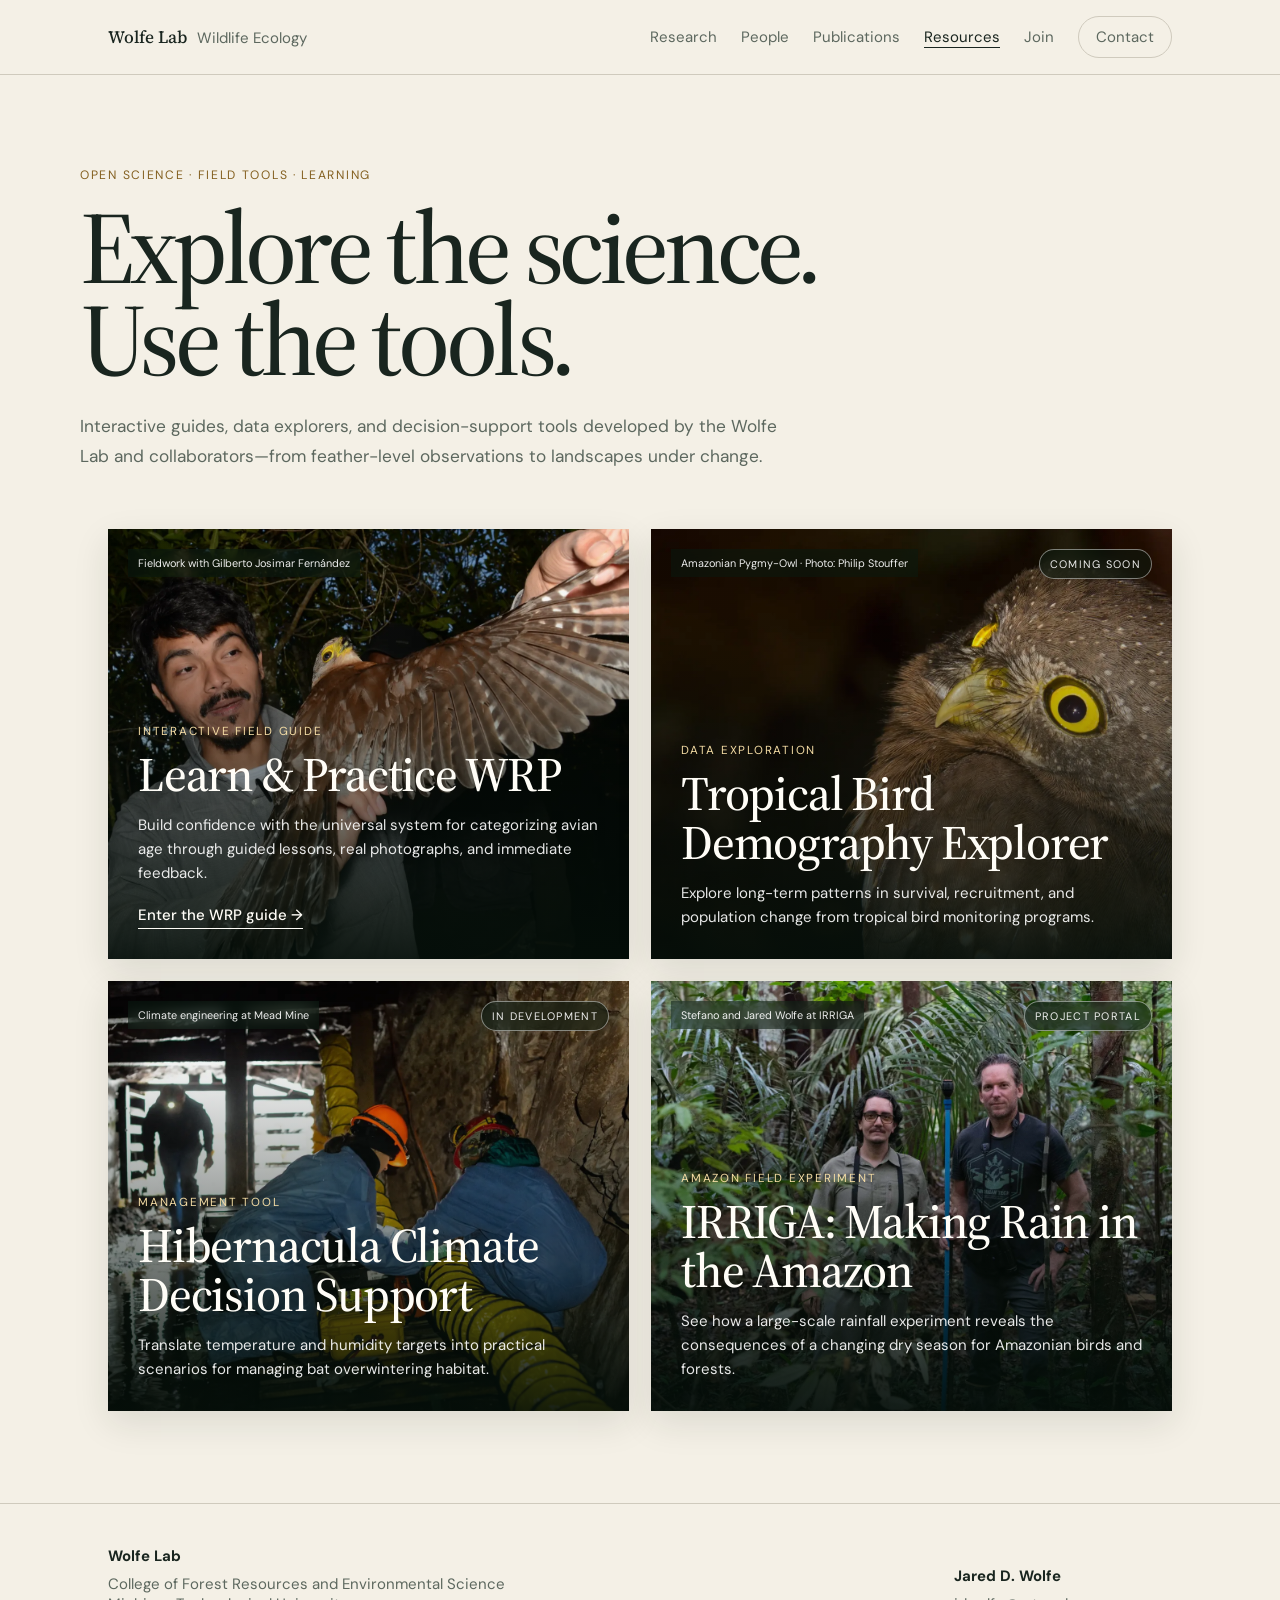
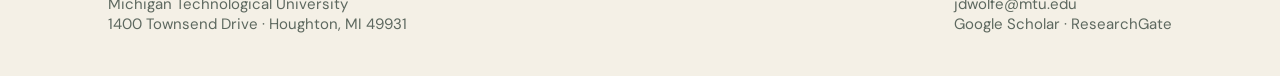
==== resources/index.html @ 7338b22b "Add resources portal and site navigation" ====
<!doctype html>
<html lang="en">
<head>
<meta charset="utf-8">
<meta name="viewport" content="width=device-width,initial-scale=1">
<meta name="description" content="Interactive guides, data explorers, and decision-support tools from the Wolfe Lab">
<title>Resources — Wolfe Lab</title>
<style>
@import url('https://fonts.googleapis.com/css2?family=DM+Sans:wght@400;500&family=Source+Serif+4:opsz,wght@8..60,400;8..60,500&display=swap');
:root{--paper:#f4f0e6;--ink:#19251f;--white:#fffdf7;--green:#294b3a;--muted:#5d685f;--line:#cfcabd;--yellow:#f1c400}*{box-sizing:border-box}body{margin:0;background:var(--paper);color:var(--ink);font:15px "DM Sans",sans-serif}a{color:inherit;text-decoration:none}p,h1,h2{margin:0}h1,h2{font-family:"Source Serif 4",serif;font-weight:500}.shell{width:min(100%,1120px);margin:auto;padding-inline:28px}.topbar{border-bottom:1px solid var(--line)}.nav{min-height:74px;display:flex;align-items:center;justify-content:space-between;gap:20px}.brand{display:flex;align-items:baseline;gap:10px}.brand strong{font-family:"Source Serif 4",serif;font-size:1.08rem;font-weight:500}.brand span,.links{color:var(--muted)}.links{display:flex;align-items:center;gap:24px}.links .active{color:var(--ink);border-bottom:1px solid}.btn{display:inline-flex;align-items:center;justify-content:center;padding:10px 17px;border:1px solid var(--line);border-radius:999px}.hero{padding:92px 0 58px}.eyebrow{color:#846020;font-size:.76rem;letter-spacing:.14em;text-transform:uppercase}.hero h1{max-width:920px;margin-top:18px;font-size:clamp(3.5rem,8vw,6.6rem);line-height:.9;letter-spacing:-.045em}.intro{max-width:700px;margin-top:27px;color:var(--muted);font-size:1.08rem;line-height:1.7}.grid{display:grid;grid-template-columns:repeat(2,minmax(0,1fr));gap:22px;padding-bottom:92px}.card{position:relative;height:430px;overflow:hidden;background:var(--green);color:var(--white);isolation:isolate;box-shadow:0 12px 34px rgba(25,37,31,.11)}.card img{position:absolute;inset:0;width:100%;height:100%;object-fit:cover;transition:transform .5s ease,filter .5s ease}.card:after{content:"";position:absolute;inset:0;z-index:1;background:linear-gradient(180deg,rgba(4,14,9,.03) 18%,rgba(4,14,9,.92) 100%)}.card:hover img{transform:scale(1.025);filter:saturate(1.06)}.card:focus-visible{outline:3px solid #005fcc;outline-offset:4px}.content{position:absolute;inset:auto 0 0;z-index:2;padding:30px}.kicker{margin-bottom:11px;color:#f5dda5;font-size:.73rem;letter-spacing:.15em;text-transform:uppercase}.card h2{font-size:clamp(2rem,4vw,3rem);line-height:1.02;letter-spacing:-.025em}.card-copy{max-width:510px;margin-top:14px;color:rgba(255,255,255,.9);line-height:1.6}.cta{display:inline-block;margin-top:20px;padding-bottom:3px;border-bottom:1px solid;font-weight:500}.badge,.credit{position:absolute;top:20px;z-index:3;padding:7px 10px;background:rgba(8,26,17,.5);backdrop-filter:blur(8px);color:rgba(255,255,255,.92);font-size:.68rem}.badge{right:20px;border:1px solid rgba(255,255,255,.45);border-radius:999px;letter-spacing:.12em;text-transform:uppercase}.credit{left:20px}.wrp img{object-position:61% center}.demography img{object-position:center 48%}.hibernacula img{object-position:center 48%}.irriga img{object-position:center 45%}.footer{padding:42px 0;border-top:1px solid var(--line)}.footer-grid{display:flex;justify-content:space-between;align-items:end;gap:24px}.footer p{margin-top:8px;color:var(--muted)}
@media(max-width:760px){.shell{padding-inline:18px}.links{gap:12px}.links a:not(.btn){display:none}.hero{padding:68px 0 44px}.hero h1{font-size:clamp(3rem,16vw,5rem)}.grid{grid-template-columns:1fr}.card{height:430px}.content{padding:25px}.footer-grid{display:grid}}
</style>
</head>
<body>
<header class="topbar"><div class="shell nav"><a class="brand" href="/"><strong>Wolfe Lab</strong><span>Wildlife Ecology</span></a><nav class="links" aria-label="Primary navigation"><a href="/research.html">Research</a><a href="/people.html">People</a><a href="/publications.html">Publications</a><a class="active" aria-current="page" href="/resources/">Resources</a><a href="/opportunities.html">Join</a><a class="btn" href="mailto:jdwolfe@mtu.edu">Contact</a></nav></div></header>
<main><section class="shell hero"><p class="eyebrow">Open science · Field tools · Learning</p><h1>Explore the science.<br>Use the tools.</h1><p class="intro">Interactive guides, data explorers, and decision-support tools developed by the Wolfe Lab and collaborators—from feather-level observations to landscapes under change.</p></section>
<section class="shell grid" aria-label="Wolfe Lab resources">
<a class="card wrp" href="/wrp/"><img src="../assets/images/resources-wrp-gilberto.webp" alt="Gilberto Josimar Fernández examining the outstretched wing of a tropical bird"><span class="credit">Fieldwork with Gilberto Josimar Fernández</span><div class="content"><p class="kicker">Interactive field guide</p><h2>Learn &amp; Practice WRP</h2><p class="card-copy">Build confidence with the universal system for categorizing avian age through guided lessons, real photographs, and immediate feedback.</p><span class="cta">Enter the WRP guide →</span></div></a>
<article class="card demography"><img src="../assets/images/resources-demography-owl.webp" alt="Amazonian Pygmy-Owl photographed during tropical bird research"><span class="credit">Amazonian Pygmy-Owl · Photo: Philip Stouffer</span><span class="badge">Coming soon</span><div class="content"><p class="kicker">Data exploration</p><h2>Tropical Bird Demography Explorer</h2><p class="card-copy">Explore long-term patterns in survival, recruitment, and population change from tropical bird monitoring programs.</p></div></article>
<article class="card hibernacula"><img src="../assets/images/resources-hibernacula-mead-mine.webp" alt="Mine engineering work supporting hibernacula climate management"><span class="credit">Climate engineering at Mead Mine</span><span class="badge">In development</span><div class="content"><p class="kicker">Management tool</p><h2>Hibernacula Climate Decision Support</h2><p class="card-copy">Translate temperature and humidity targets into practical scenarios for managing bat overwintering habitat.</p></div></article>
<article class="card irriga"><img src="../assets/images/resources-irriga-stefano-jared.webp" alt="Stefano and Jared Wolfe standing together at the IRRIGA field site in the Amazon"><span class="credit">Stefano and Jared Wolfe at IRRIGA</span><span class="badge">Project portal</span><div class="content"><p class="kicker">Amazon field experiment</p><h2>IRRIGA: Making Rain in the Amazon</h2><p class="card-copy">See how a large-scale rainfall experiment reveals the consequences of a changing dry season for Amazonian birds and forests.</p></div></article>
</section></main>
<footer class="footer"><div class="shell footer-grid"><div><strong>Wolfe Lab</strong><p>College of Forest Resources and Environmental Science<br>Michigan Technological University<br>1400 Townsend Drive · Houghton, MI 49931</p></div><div><strong>Jared D. Wolfe</strong><p><a href="mailto:jdwolfe@mtu.edu">jdwolfe@mtu.edu</a><br><a href="https://scholar.google.com/citations?user=y9RgxvQAAAAJ">Google Scholar</a> · <a href="https://www.researchgate.net/profile/Jared-Wolfe">ResearchGate</a></p></div></div></footer>
</body></html>
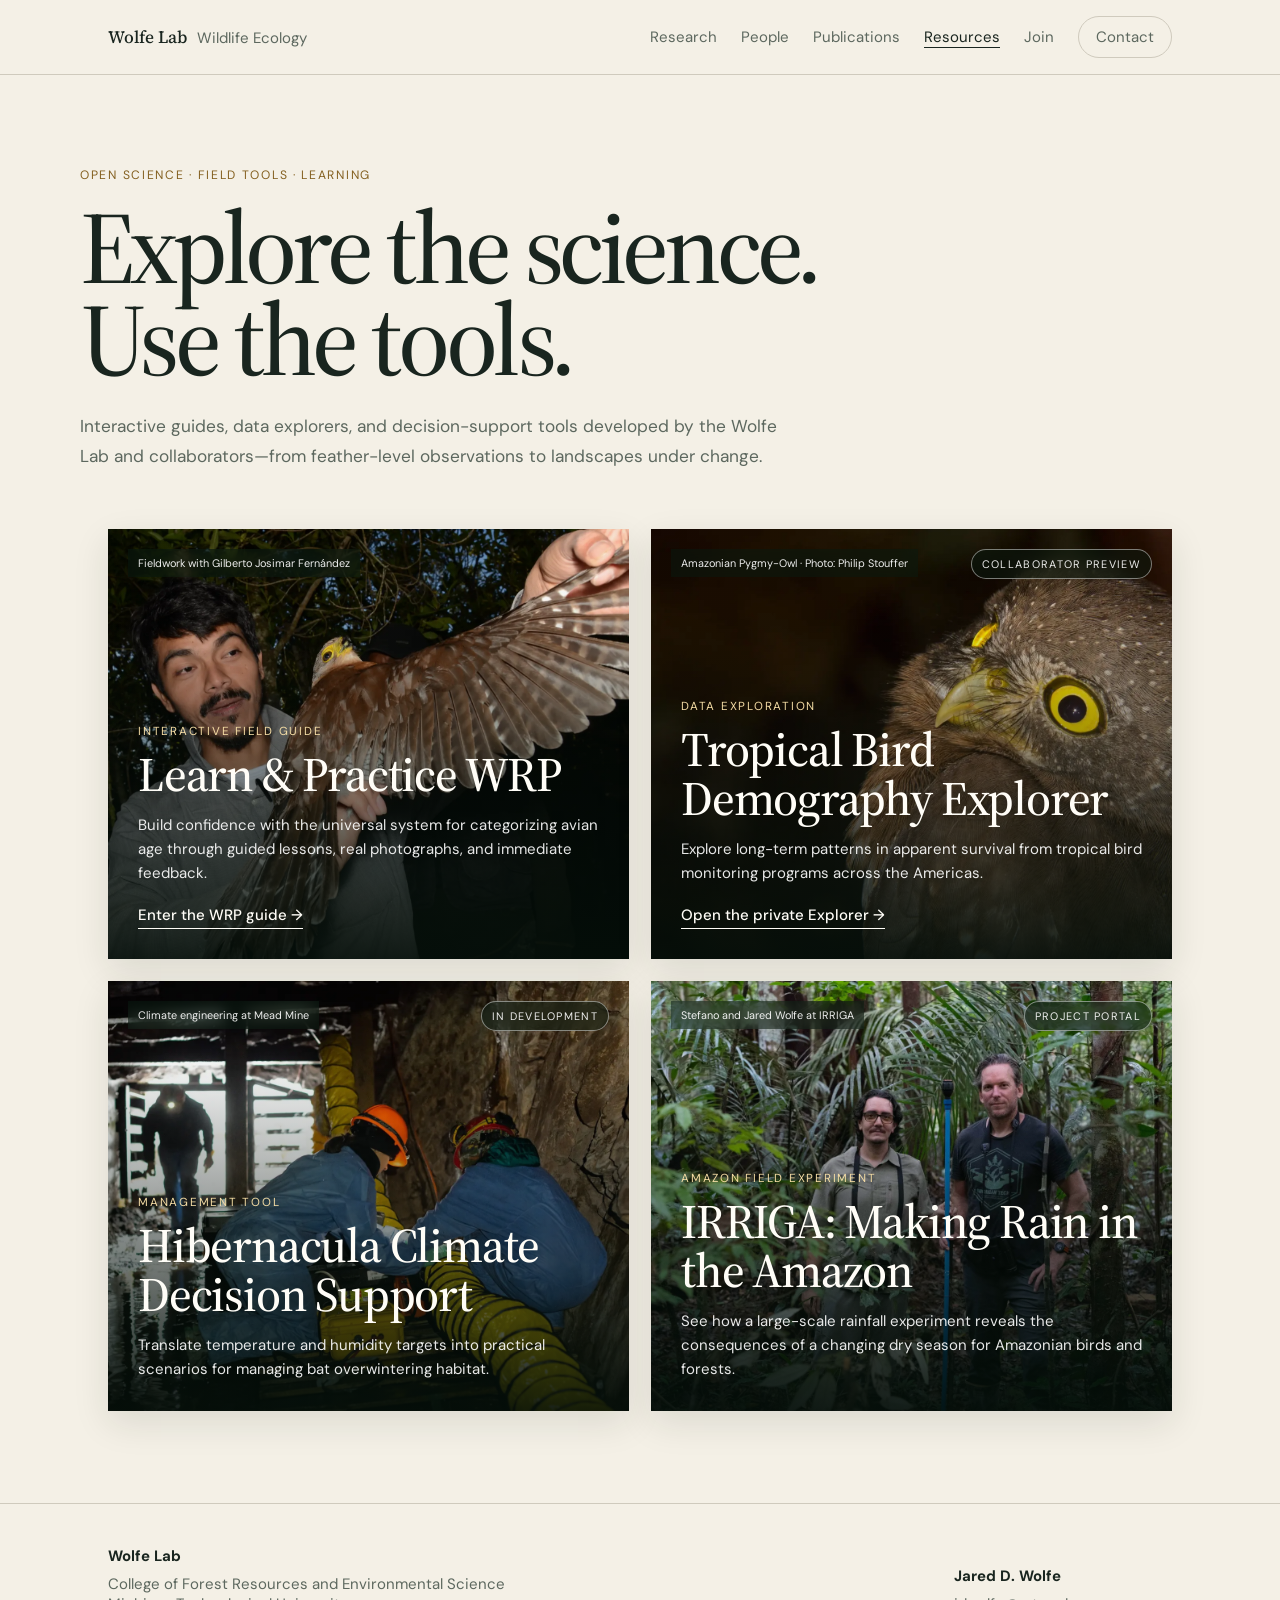
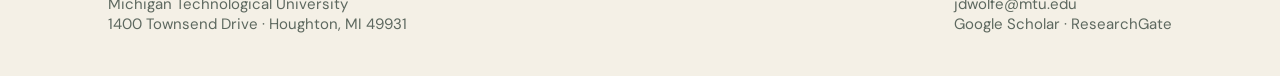
==== commit 7548c20c: "Add protected tropical demography explorer preview" ====
--- a/resources/index.html
+++ b/resources/index.html
@@ -16,7 +16,7 @@
 <main><section class="shell hero"><p class="eyebrow">Open science · Field tools · Learning</p><h1>Explore the science.<br>Use the tools.</h1><p class="intro">Interactive guides, data explorers, and decision-support tools developed by the Wolfe Lab and collaborators—from feather-level observations to landscapes under change.</p></section>
 <section class="shell grid" aria-label="Wolfe Lab resources">
 <a class="card wrp" href="/wrp/"><img src="../assets/images/resources-wrp-gilberto.webp" alt="Gilberto Josimar Fernández examining the outstretched wing of a tropical bird"><span class="credit">Fieldwork with Gilberto Josimar Fernández</span><div class="content"><p class="kicker">Interactive field guide</p><h2>Learn &amp; Practice WRP</h2><p class="card-copy">Build confidence with the universal system for categorizing avian age through guided lessons, real photographs, and immediate feedback.</p><span class="cta">Enter the WRP guide →</span></div></a>
-<article class="card demography"><img src="../assets/images/resources-demography-owl.webp" alt="Amazonian Pygmy-Owl photographed during tropical bird research"><span class="credit">Amazonian Pygmy-Owl · Photo: Philip Stouffer</span><span class="badge">Coming soon</span><div class="content"><p class="kicker">Data exploration</p><h2>Tropical Bird Demography Explorer</h2><p class="card-copy">Explore long-term patterns in survival, recruitment, and population change from tropical bird monitoring programs.</p></div></article>
+<a class="card demography" href="/resources/tropical-bird-demography/"><img src="../assets/images/resources-demography-owl.webp" alt="Amazonian Pygmy-Owl photographed during tropical bird research"><span class="credit">Amazonian Pygmy-Owl · Photo: Philip Stouffer</span><span class="badge">Collaborator preview</span><div class="content"><p class="kicker">Data exploration</p><h2>Tropical Bird Demography Explorer</h2><p class="card-copy">Explore long-term patterns in apparent survival from tropical bird monitoring programs across the Americas.</p><span class="cta">Open the private Explorer →</span></div></a>
 <article class="card hibernacula"><img src="../assets/images/resources-hibernacula-mead-mine.webp" alt="Mine engineering work supporting hibernacula climate management"><span class="credit">Climate engineering at Mead Mine</span><span class="badge">In development</span><div class="content"><p class="kicker">Management tool</p><h2>Hibernacula Climate Decision Support</h2><p class="card-copy">Translate temperature and humidity targets into practical scenarios for managing bat overwintering habitat.</p></div></article>
 <article class="card irriga"><img src="../assets/images/resources-irriga-stefano-jared.webp" alt="Stefano and Jared Wolfe standing together at the IRRIGA field site in the Amazon"><span class="credit">Stefano and Jared Wolfe at IRRIGA</span><span class="badge">Project portal</span><div class="content"><p class="kicker">Amazon field experiment</p><h2>IRRIGA: Making Rain in the Amazon</h2><p class="card-copy">See how a large-scale rainfall experiment reveals the consequences of a changing dry season for Amazonian birds and forests.</p></div></article>
 </section></main>
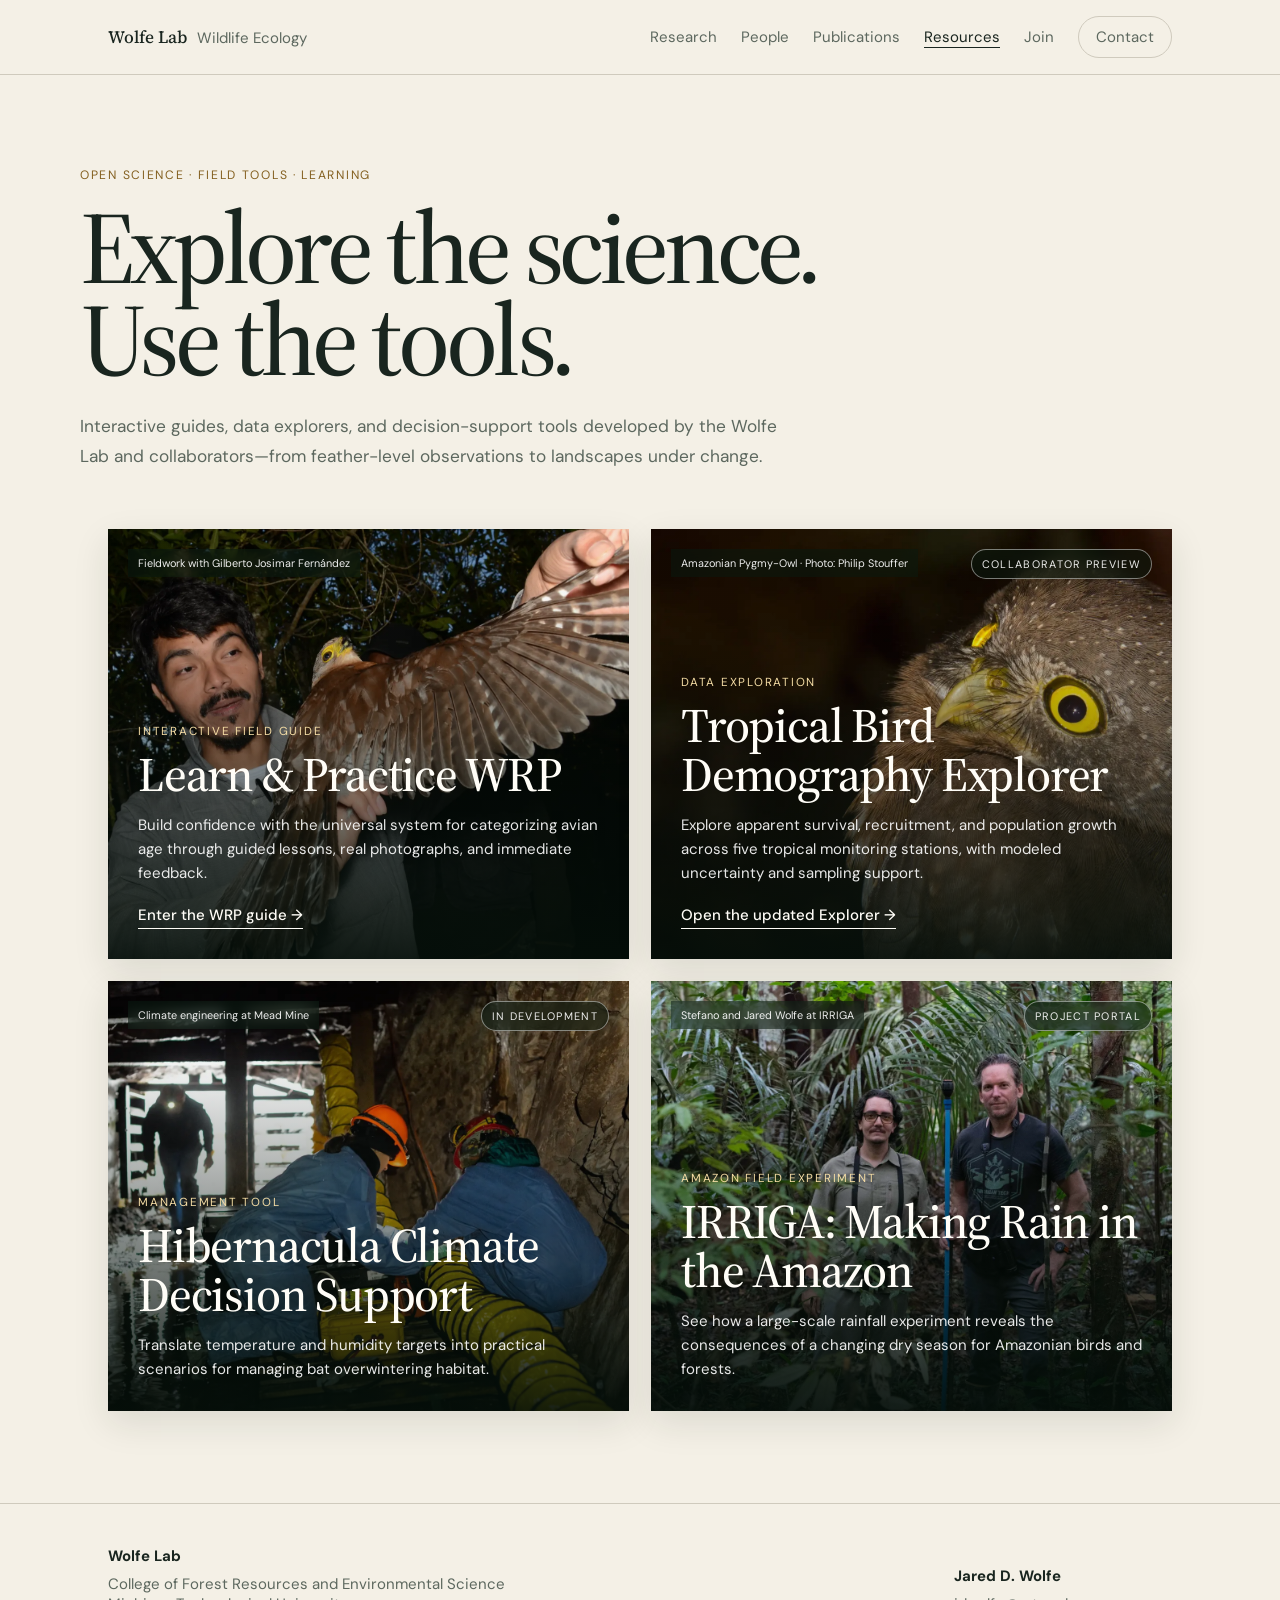
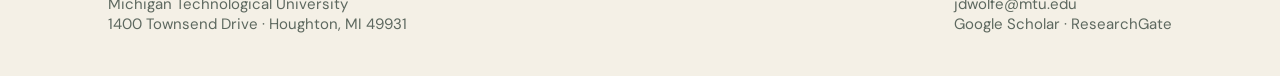
==== commit 2dd7ab3d: "Publish taxonomy-corrected CJS and Pradel Explorer with species reference links" ====
--- a/resources/index.html
+++ b/resources/index.html
@@ -5,6 +5,8 @@
 <meta name="viewport" content="width=device-width,initial-scale=1">
 <meta name="description" content="Interactive guides, data explorers, and decision-support tools from the Wolfe Lab">
 <title>Resources — Wolfe Lab</title>
+<link rel="stylesheet" href="/assets/mobile-nav.css">
+<script src="/assets/mobile-nav.js" defer></script>
 <style>
 @import url('https://fonts.googleapis.com/css2?family=DM+Sans:wght@400;500&family=Source+Serif+4:opsz,wght@8..60,400;8..60,500&display=swap');
 :root{--paper:#f4f0e6;--ink:#19251f;--white:#fffdf7;--green:#294b3a;--muted:#5d685f;--line:#cfcabd;--yellow:#f1c400}*{box-sizing:border-box}body{margin:0;background:var(--paper);color:var(--ink);font:15px "DM Sans",sans-serif}a{color:inherit;text-decoration:none}p,h1,h2{margin:0}h1,h2{font-family:"Source Serif 4",serif;font-weight:500}.shell{width:min(100%,1120px);margin:auto;padding-inline:28px}.topbar{border-bottom:1px solid var(--line)}.nav{min-height:74px;display:flex;align-items:center;justify-content:space-between;gap:20px}.brand{display:flex;align-items:baseline;gap:10px}.brand strong{font-family:"Source Serif 4",serif;font-size:1.08rem;font-weight:500}.brand span,.links{color:var(--muted)}.links{display:flex;align-items:center;gap:24px}.links .active{color:var(--ink);border-bottom:1px solid}.btn{display:inline-flex;align-items:center;justify-content:center;padding:10px 17px;border:1px solid var(--line);border-radius:999px}.hero{padding:92px 0 58px}.eyebrow{color:#846020;font-size:.76rem;letter-spacing:.14em;text-transform:uppercase}.hero h1{max-width:920px;margin-top:18px;font-size:clamp(3.5rem,8vw,6.6rem);line-height:.9;letter-spacing:-.045em}.intro{max-width:700px;margin-top:27px;color:var(--muted);font-size:1.08rem;line-height:1.7}.grid{display:grid;grid-template-columns:repeat(2,minmax(0,1fr));gap:22px;padding-bottom:92px}.card{position:relative;height:430px;overflow:hidden;background:var(--green);color:var(--white);isolation:isolate;box-shadow:0 12px 34px rgba(25,37,31,.11)}.card img{position:absolute;inset:0;width:100%;height:100%;object-fit:cover;transition:transform .5s ease,filter .5s ease}.card:after{content:"";position:absolute;inset:0;z-index:1;background:linear-gradient(180deg,rgba(4,14,9,.03) 18%,rgba(4,14,9,.92) 100%)}.card:hover img{transform:scale(1.025);filter:saturate(1.06)}.card:focus-visible{outline:3px solid #005fcc;outline-offset:4px}.content{position:absolute;inset:auto 0 0;z-index:2;padding:30px}.kicker{margin-bottom:11px;color:#f5dda5;font-size:.73rem;letter-spacing:.15em;text-transform:uppercase}.card h2{font-size:clamp(2rem,4vw,3rem);line-height:1.02;letter-spacing:-.025em}.card-copy{max-width:510px;margin-top:14px;color:rgba(255,255,255,.9);line-height:1.6}.cta{display:inline-block;margin-top:20px;padding-bottom:3px;border-bottom:1px solid;font-weight:500}.badge,.credit{position:absolute;top:20px;z-index:3;padding:7px 10px;background:rgba(8,26,17,.5);backdrop-filter:blur(8px);color:rgba(255,255,255,.92);font-size:.68rem}.badge{right:20px;border:1px solid rgba(255,255,255,.45);border-radius:999px;letter-spacing:.12em;text-transform:uppercase}.credit{left:20px}.wrp img{object-position:61% center}.demography img{object-position:center 48%}.hibernacula img{object-position:center 48%}.irriga img{object-position:center 45%}.footer{padding:42px 0;border-top:1px solid var(--line)}.footer-grid{display:flex;justify-content:space-between;align-items:end;gap:24px}.footer p{margin-top:8px;color:var(--muted)}
@@ -12,11 +14,11 @@
 </style>
 </head>
 <body>
-<header class="topbar"><div class="shell nav"><a class="brand" href="/"><strong>Wolfe Lab</strong><span>Wildlife Ecology</span></a><nav class="links" aria-label="Primary navigation"><a href="/research.html">Research</a><a href="/people.html">People</a><a href="/publications.html">Publications</a><a class="active" aria-current="page" href="/resources/">Resources</a><a href="/opportunities.html">Join</a><a class="btn" href="mailto:jdwolfe@mtu.edu">Contact</a></nav></div></header>
+<header class="topbar"><div class="shell nav"><a class="brand" href="/"><strong>Wolfe Lab</strong><span>Wildlife Ecology</span></a><button class="site-menu-toggle" type="button" aria-expanded="false" aria-controls="primary-menu"><span class="site-menu-icon" aria-hidden="true">☰</span><span class="site-menu-label">Menu</span></button><nav class="links" id="primary-menu" aria-label="Primary navigation"><a href="/research.html">Research</a><a href="/people.html">People</a><a href="/publications.html">Publications</a><a class="active" aria-current="page" href="/resources/">Resources</a><a href="/opportunities.html">Join</a><a class="btn" href="mailto:jdwolfe@mtu.edu">Contact</a></nav></div></header>
 <main><section class="shell hero"><p class="eyebrow">Open science · Field tools · Learning</p><h1>Explore the science.<br>Use the tools.</h1><p class="intro">Interactive guides, data explorers, and decision-support tools developed by the Wolfe Lab and collaborators—from feather-level observations to landscapes under change.</p></section>
 <section class="shell grid" aria-label="Wolfe Lab resources">
 <a class="card wrp" href="/wrp/"><img src="../assets/images/resources-wrp-gilberto.webp" alt="Gilberto Josimar Fernández examining the outstretched wing of a tropical bird"><span class="credit">Fieldwork with Gilberto Josimar Fernández</span><div class="content"><p class="kicker">Interactive field guide</p><h2>Learn &amp; Practice WRP</h2><p class="card-copy">Build confidence with the universal system for categorizing avian age through guided lessons, real photographs, and immediate feedback.</p><span class="cta">Enter the WRP guide →</span></div></a>
-<a class="card demography" href="/resources/tropical-bird-demography/"><img src="../assets/images/resources-demography-owl.webp" alt="Amazonian Pygmy-Owl photographed during tropical bird research"><span class="credit">Amazonian Pygmy-Owl · Photo: Philip Stouffer</span><span class="badge">Collaborator preview</span><div class="content"><p class="kicker">Data exploration</p><h2>Tropical Bird Demography Explorer</h2><p class="card-copy">Explore long-term patterns in apparent survival from tropical bird monitoring programs across the Americas.</p><span class="cta">Open the private Explorer →</span></div></a>
+<a class="card demography" href="/resources/tropical-bird-demography/"><img src="../assets/images/resources-demography-owl.webp" alt="Amazonian Pygmy-Owl photographed during tropical bird research"><span class="credit">Amazonian Pygmy-Owl · Photo: Philip Stouffer</span><span class="badge">Collaborator preview</span><div class="content"><p class="kicker">Data exploration</p><h2>Tropical Bird Demography Explorer</h2><p class="card-copy">Explore apparent survival, recruitment, and population growth across five tropical monitoring stations, with modeled uncertainty and sampling support.</p><span class="cta">Open the updated Explorer →</span></div></a>
 <article class="card hibernacula"><img src="../assets/images/resources-hibernacula-mead-mine.webp" alt="Mine engineering work supporting hibernacula climate management"><span class="credit">Climate engineering at Mead Mine</span><span class="badge">In development</span><div class="content"><p class="kicker">Management tool</p><h2>Hibernacula Climate Decision Support</h2><p class="card-copy">Translate temperature and humidity targets into practical scenarios for managing bat overwintering habitat.</p></div></article>
 <article class="card irriga"><img src="../assets/images/resources-irriga-stefano-jared.webp" alt="Stefano and Jared Wolfe standing together at the IRRIGA field site in the Amazon"><span class="credit">Stefano and Jared Wolfe at IRRIGA</span><span class="badge">Project portal</span><div class="content"><p class="kicker">Amazon field experiment</p><h2>IRRIGA: Making Rain in the Amazon</h2><p class="card-copy">See how a large-scale rainfall experiment reveals the consequences of a changing dry season for Amazonian birds and forests.</p></div></article>
 </section></main>
--- a/assets/mobile-nav.css
+++ b/assets/mobile-nav.css
@@ -0,0 +1,74 @@
+.site-menu-toggle {
+  display: none;
+  align-items: center;
+  gap: 8px;
+  min-height: 42px;
+  padding: 8px 14px;
+  border: 1px solid var(--border, var(--line));
+  border-radius: 999px;
+  background: transparent;
+  color: inherit;
+  font: inherit;
+  font-weight: 500;
+  cursor: pointer;
+}
+
+.site-menu-toggle:focus-visible {
+  outline: 3px solid #005fcc;
+  outline-offset: 3px;
+}
+
+.site-menu-icon {
+  font-size: 1.15rem;
+  line-height: 1;
+}
+
+@media (max-width: 760px) {
+  .topbar .nav {
+    position: relative;
+    flex-wrap: wrap;
+  }
+
+  .site-menu-toggle {
+    display: inline-flex;
+  }
+
+  .topbar .links {
+    display: none !important;
+    order: 3;
+    flex: 0 0 calc(100% + 36px);
+    margin-inline: -18px;
+    padding: 8px 18px 18px;
+    border-top: 1px solid var(--border, var(--line));
+    background: var(--background, var(--paper));
+  }
+
+  .topbar .links.is-open {
+    display: grid !important;
+    grid-template-columns: 1fr;
+    gap: 0;
+  }
+
+  .topbar .links.is-open a,
+  .topbar .links.is-open a:not(.btn) {
+    display: flex !important;
+    align-items: center;
+    min-height: 48px;
+    padding: 12px 2px;
+    border-bottom: 1px solid var(--border, var(--line));
+  }
+
+  .topbar .links.is-open a.active {
+    font-weight: 500;
+    color: var(--foreground, var(--ink));
+  }
+
+  .topbar .links.is-open .btn {
+    justify-content: center;
+    margin-top: 14px;
+    border: 1px solid var(--primary, var(--green));
+    border-radius: 999px;
+    background: var(--primary, var(--green));
+    color: var(--primary-foreground, var(--white)) !important;
+  }
+}
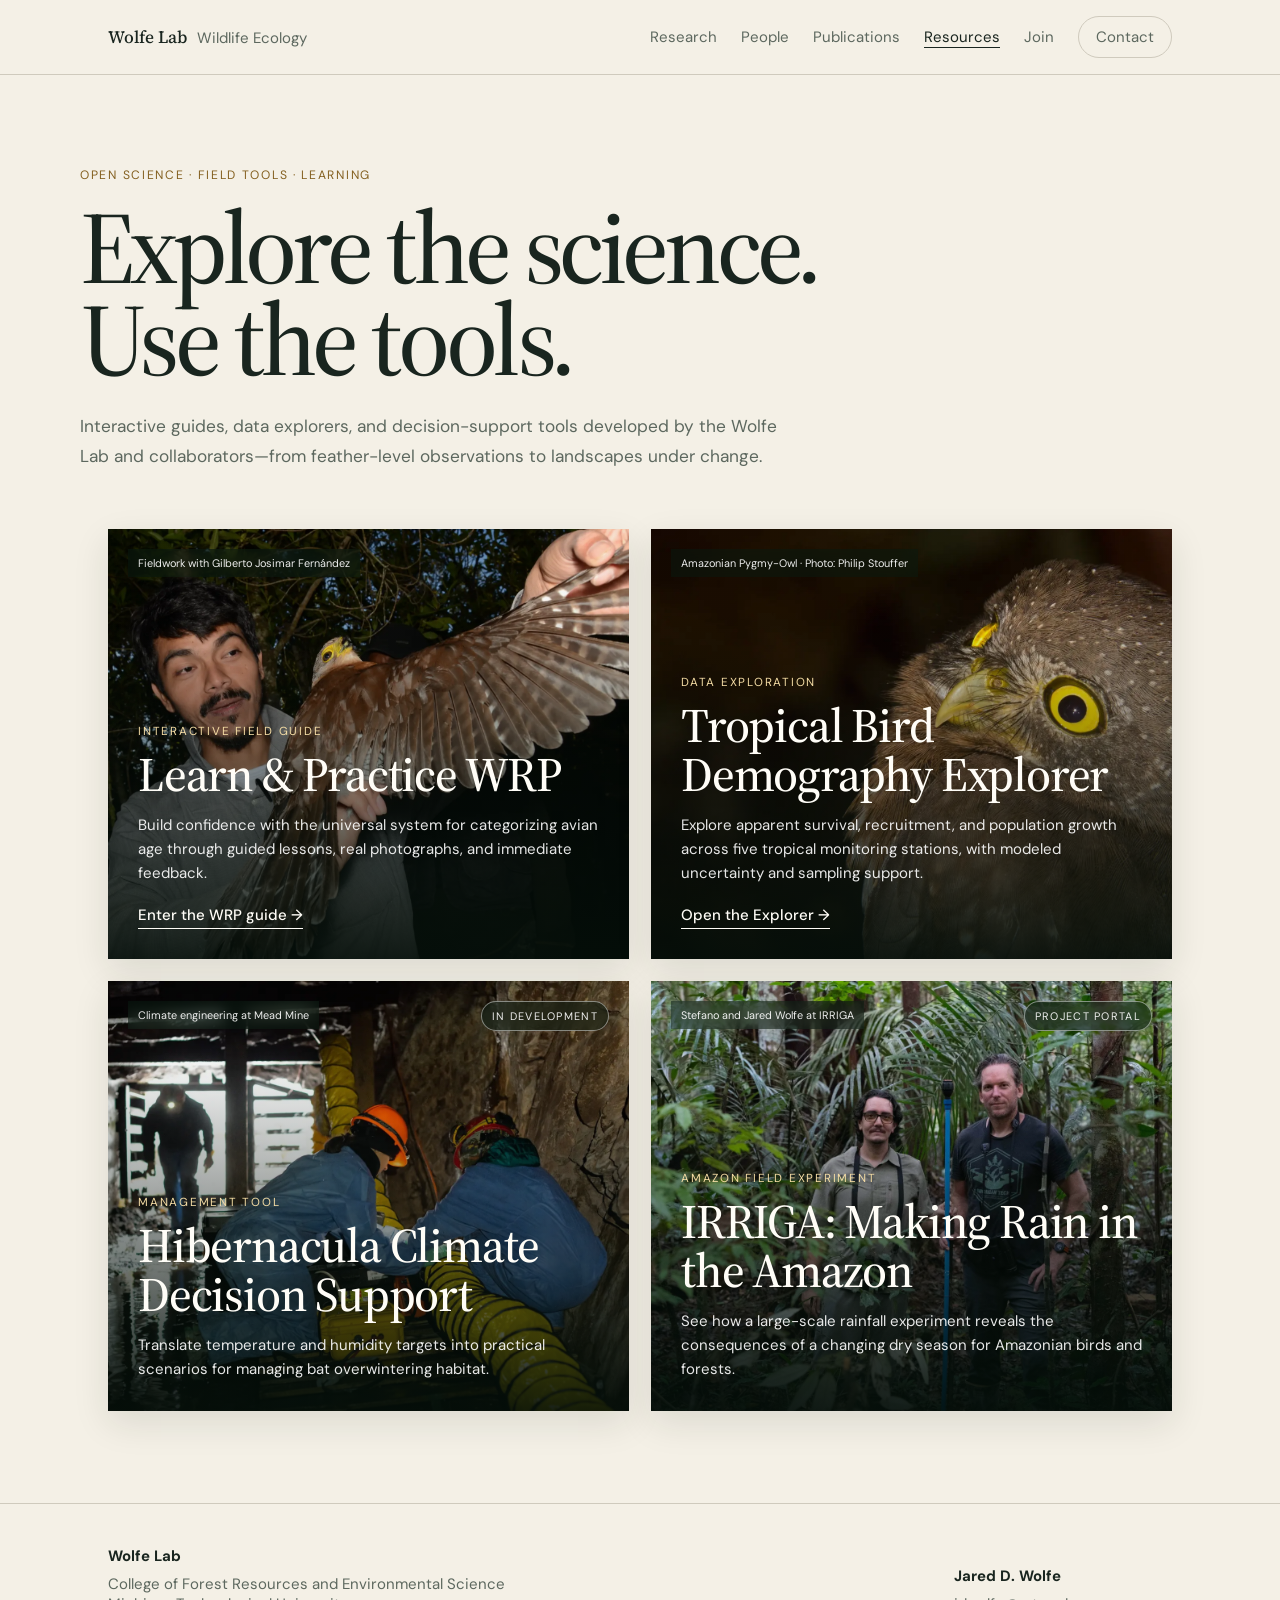
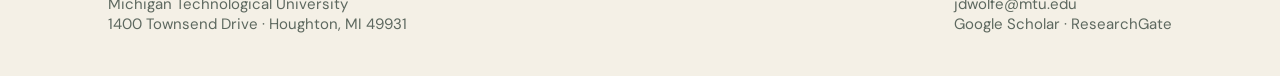
==== commit 0b1e18d5: "Make upgraded Tropical Bird Demography Explorer publicly accessible" ====
--- a/resources/index.html
+++ b/resources/index.html
@@ -18,7 +18,7 @@
 <main><section class="shell hero"><p class="eyebrow">Open science · Field tools · Learning</p><h1>Explore the science.<br>Use the tools.</h1><p class="intro">Interactive guides, data explorers, and decision-support tools developed by the Wolfe Lab and collaborators—from feather-level observations to landscapes under change.</p></section>
 <section class="shell grid" aria-label="Wolfe Lab resources">
 <a class="card wrp" href="/wrp/"><img src="../assets/images/resources-wrp-gilberto.webp" alt="Gilberto Josimar Fernández examining the outstretched wing of a tropical bird"><span class="credit">Fieldwork with Gilberto Josimar Fernández</span><div class="content"><p class="kicker">Interactive field guide</p><h2>Learn &amp; Practice WRP</h2><p class="card-copy">Build confidence with the universal system for categorizing avian age through guided lessons, real photographs, and immediate feedback.</p><span class="cta">Enter the WRP guide →</span></div></a>
-<a class="card demography" href="/resources/tropical-bird-demography/"><img src="../assets/images/resources-demography-owl.webp" alt="Amazonian Pygmy-Owl photographed during tropical bird research"><span class="credit">Amazonian Pygmy-Owl · Photo: Philip Stouffer</span><span class="badge">Collaborator preview</span><div class="content"><p class="kicker">Data exploration</p><h2>Tropical Bird Demography Explorer</h2><p class="card-copy">Explore apparent survival, recruitment, and population growth across five tropical monitoring stations, with modeled uncertainty and sampling support.</p><span class="cta">Open the updated Explorer →</span></div></a>
+<a class="card demography" href="/resources/tropical-bird-demography/"><img src="../assets/images/resources-demography-owl.webp" alt="Amazonian Pygmy-Owl photographed during tropical bird research"><span class="credit">Amazonian Pygmy-Owl · Photo: Philip Stouffer</span><div class="content"><p class="kicker">Data exploration</p><h2>Tropical Bird Demography Explorer</h2><p class="card-copy">Explore apparent survival, recruitment, and population growth across five tropical monitoring stations, with modeled uncertainty and sampling support.</p><span class="cta">Open the Explorer →</span></div></a>
 <article class="card hibernacula"><img src="../assets/images/resources-hibernacula-mead-mine.webp" alt="Mine engineering work supporting hibernacula climate management"><span class="credit">Climate engineering at Mead Mine</span><span class="badge">In development</span><div class="content"><p class="kicker">Management tool</p><h2>Hibernacula Climate Decision Support</h2><p class="card-copy">Translate temperature and humidity targets into practical scenarios for managing bat overwintering habitat.</p></div></article>
 <article class="card irriga"><img src="../assets/images/resources-irriga-stefano-jared.webp" alt="Stefano and Jared Wolfe standing together at the IRRIGA field site in the Amazon"><span class="credit">Stefano and Jared Wolfe at IRRIGA</span><span class="badge">Project portal</span><div class="content"><p class="kicker">Amazon field experiment</p><h2>IRRIGA: Making Rain in the Amazon</h2><p class="card-copy">See how a large-scale rainfall experiment reveals the consequences of a changing dry season for Amazonian birds and forests.</p></div></article>
 </section></main>
